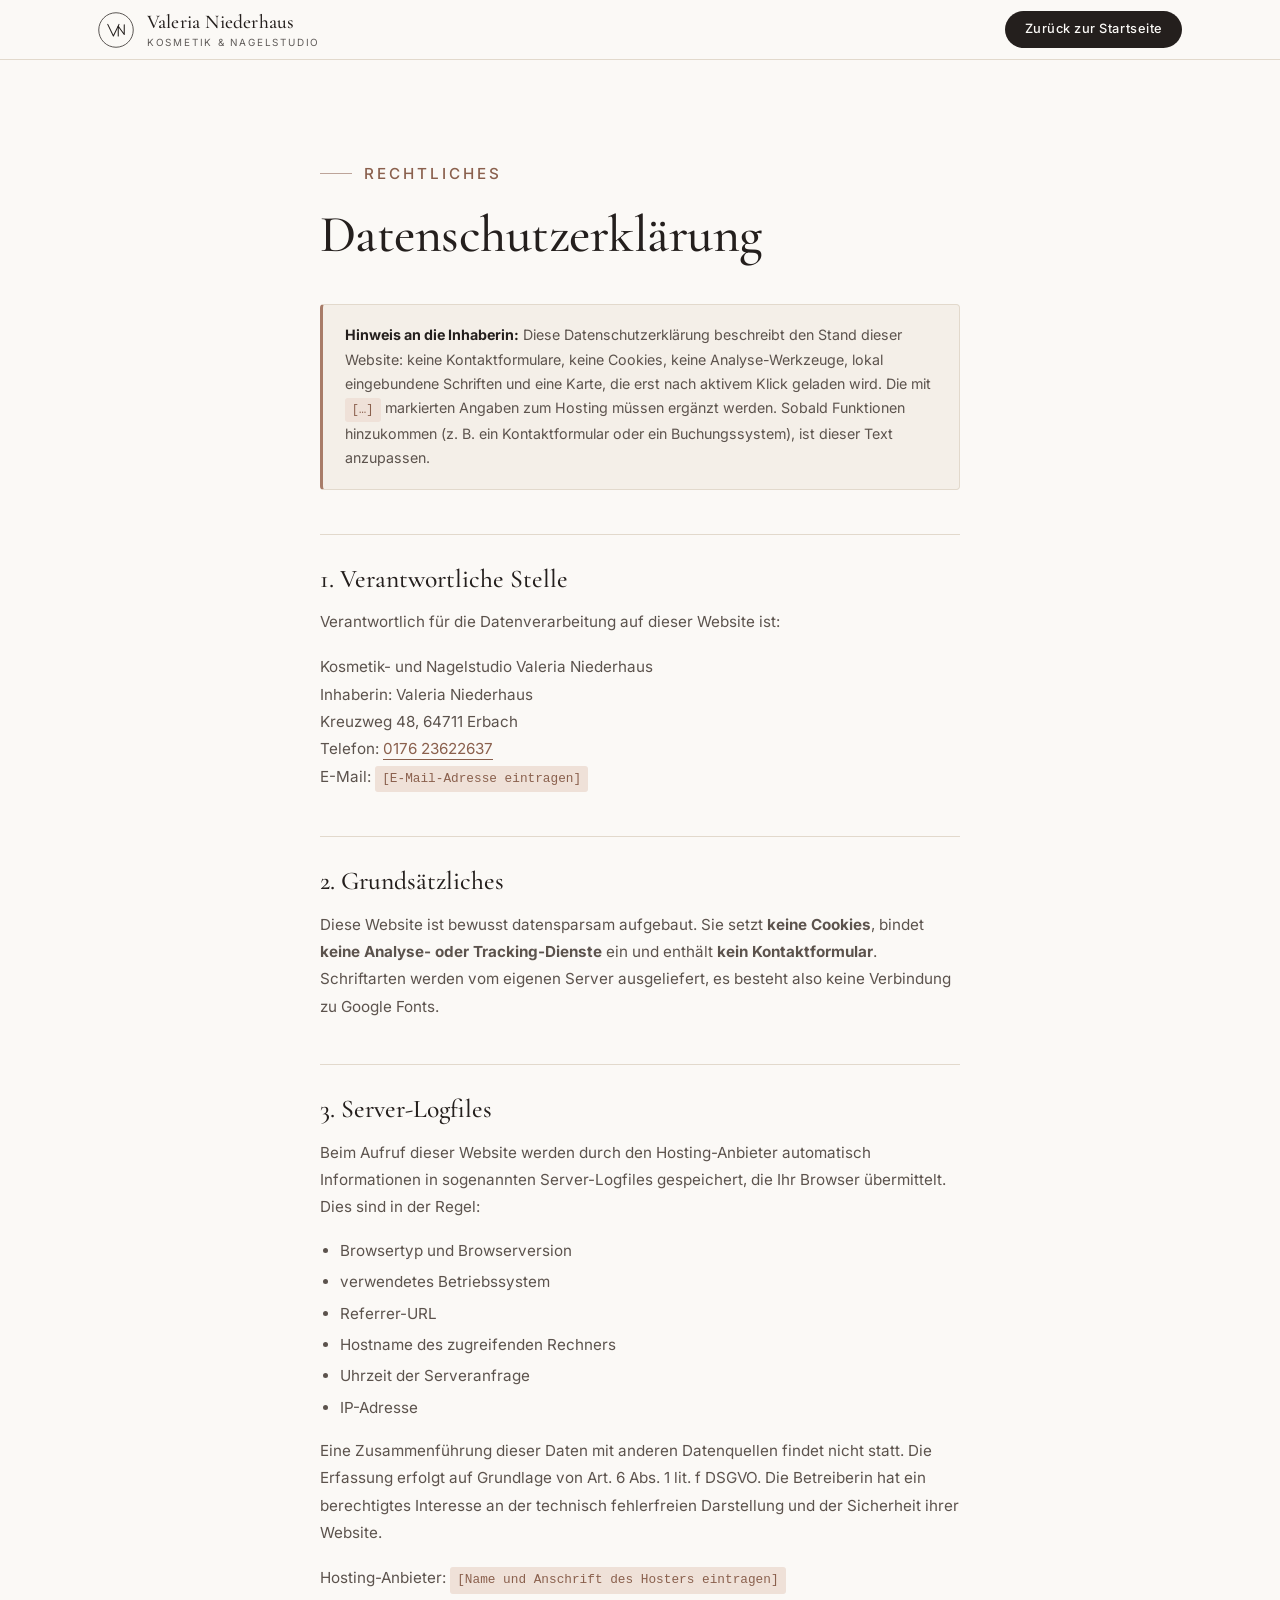
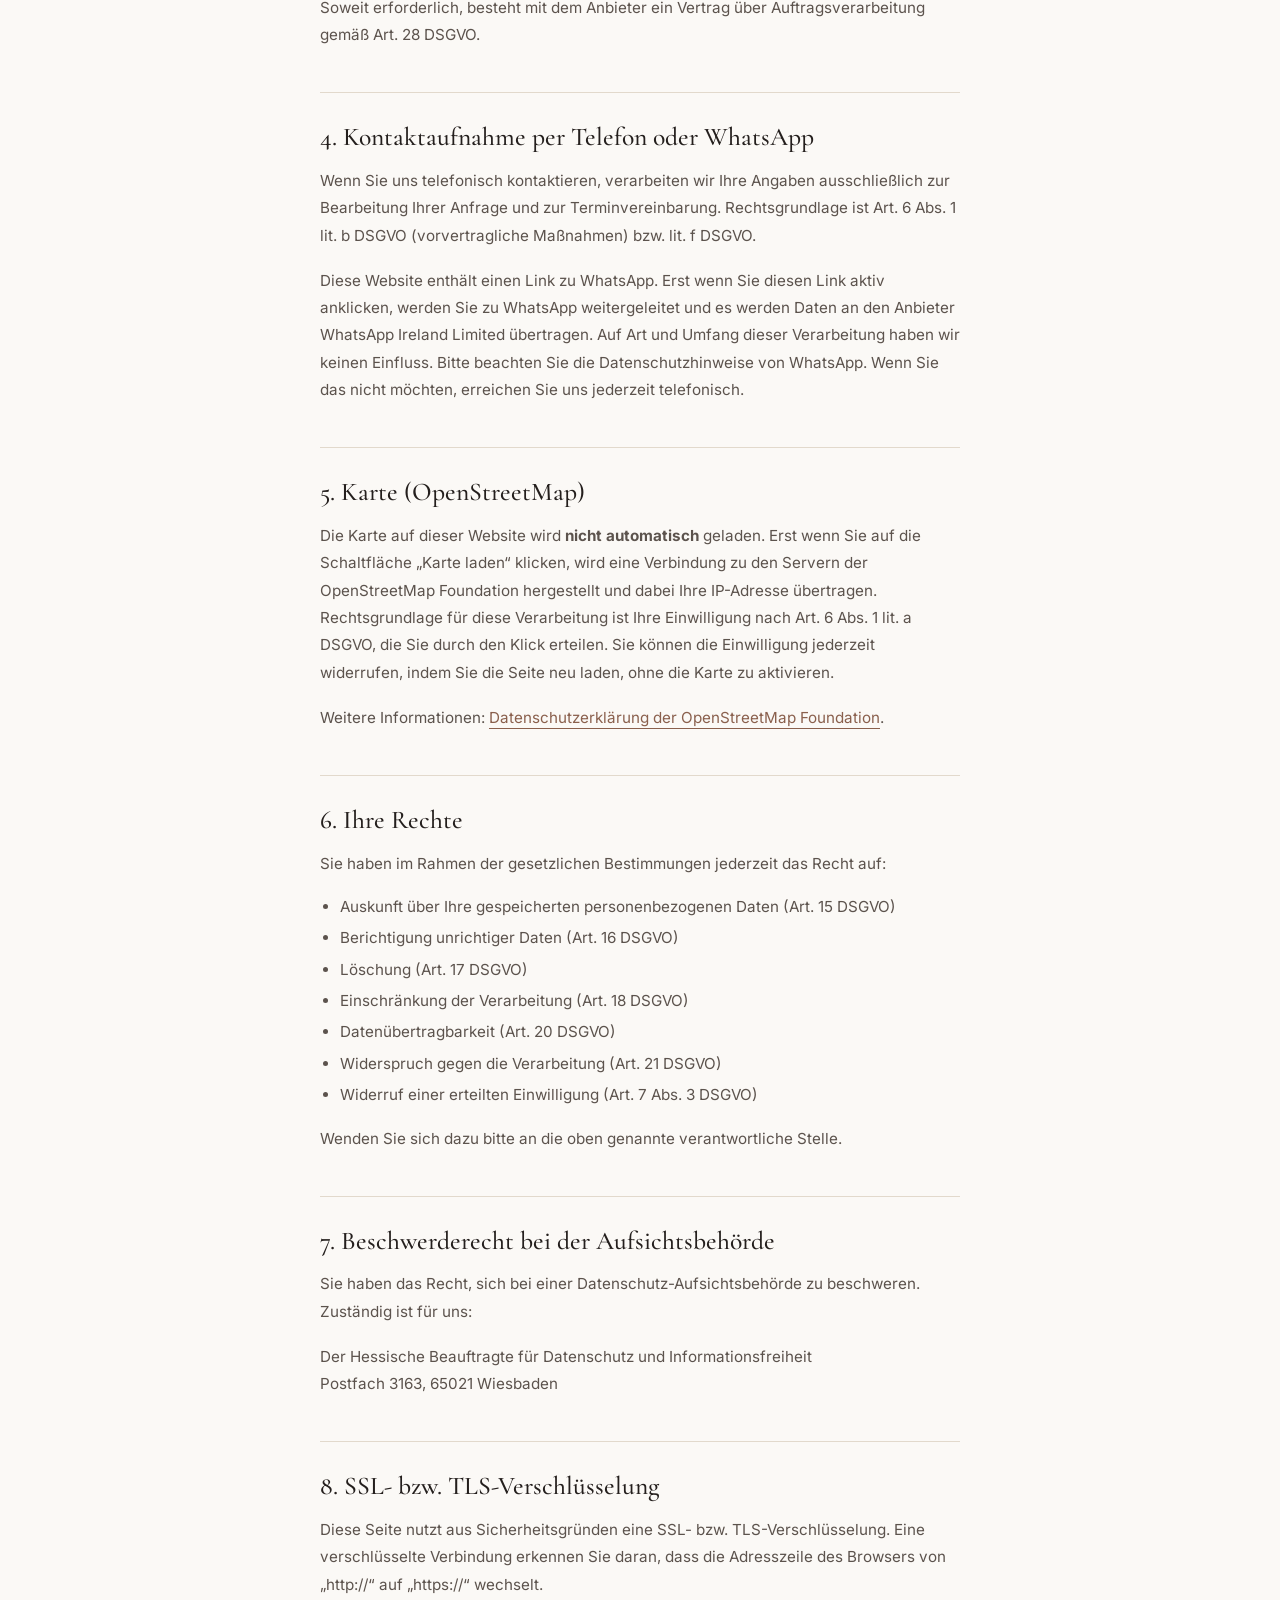
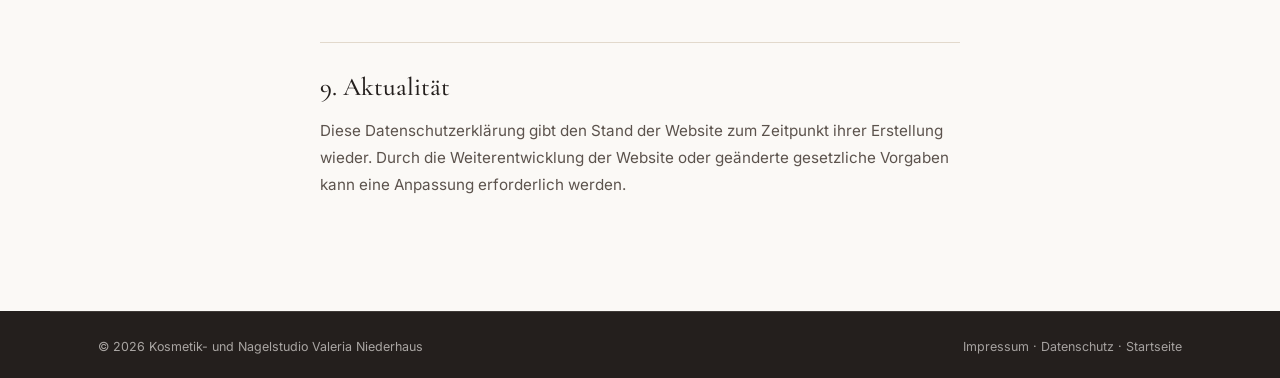
==== datenschutz.html @ 8eb743ac "Website für Kosmetik- & Nagelstudio Valeria Niederhaus Statische Website ohne Build-Schritt und ohne" ====
<!DOCTYPE html>
<html lang="de">
<head>
<meta charset="utf-8">
<meta name="viewport" content="width=device-width, initial-scale=1">
<title>Datenschutzerklärung | Kosmetik- &amp; Nagelstudio Valeria Niederhaus</title>
<meta name="description" content="Informationen zur Verarbeitung personenbezogener Daten auf der Website des Kosmetik- und Nagelstudios Valeria Niederhaus.">
<meta name="robots" content="noindex, follow">
<meta name="theme-color" content="#FBF9F6">
<link rel="icon" href="assets/img/favicon.svg" type="image/svg+xml">
<link rel="stylesheet" href="assets/css/style.css">
<link rel="stylesheet" href="assets/css/legal.css">
</head>
<body class="legal-page">
<a class="skip-link" href="#main">Zum Inhalt springen</a>

<header class="site-header is-solid">
  <div class="wrap header-inner">
    <a class="brand" href="index.html" aria-label="Zur Startseite">
      <svg class="brand-mark" viewBox="0 0 48 48" aria-hidden="true">
        <circle cx="24" cy="24" r="23" fill="none" stroke="currentColor" stroke-width="1"/>
        <path d="M13 16.5 L20.5 32 L28 16.5" fill="none" stroke="currentColor" stroke-width="1.4" stroke-linecap="round" stroke-linejoin="round"/>
        <path d="M27 32 V19 L35 30 V17" fill="none" stroke="currentColor" stroke-width="1.4" stroke-linecap="round" stroke-linejoin="round"/>
      </svg>
      <span class="brand-text">
        <span class="brand-name">Valeria Niederhaus</span>
        <span class="brand-sub">Kosmetik &amp; Nagelstudio</span>
      </span>
    </a>
    <a class="btn btn-sm btn-primary header-cta" href="index.html">Zurück zur Startseite</a>
  </div>
</header>

<main id="main" class="legal">
  <div class="wrap legal-wrap">
    <p class="eyebrow">Rechtliches</p>
    <h1 class="h2 legal-title">Datenschutzerklärung</h1>
    <div class="legal-alert">
      <strong>Hinweis an die Inhaberin:</strong> Diese Datenschutzerklärung beschreibt
      den Stand dieser Website: keine Kontaktformulare, keine Cookies, keine
      Analyse-Werkzeuge, lokal eingebundene Schriften und eine Karte, die erst nach
      aktivem Klick geladen wird. Die mit <code>[…]</code> markierten Angaben zum
      Hosting müssen ergänzt werden. Sobald Funktionen hinzukommen (z. B. ein
      Kontaktformular oder ein Buchungssystem), ist dieser Text anzupassen.
    </div>

    <h2>1. Verantwortliche Stelle</h2>
    <p>
      Verantwortlich für die Datenverarbeitung auf dieser Website ist:
    </p>
    <p>
      Kosmetik- und Nagelstudio Valeria Niederhaus<br>
      Inhaberin: Valeria Niederhaus<br>
      Kreuzweg 48, 64711 Erbach<br>
      Telefon: <a href="tel:+4917623622637">0176 23622637</a><br>
      E-Mail: <code>[E-Mail-Adresse eintragen]</code>
    </p>

    <h2>2. Grundsätzliches</h2>
    <p>
      Diese Website ist bewusst datensparsam aufgebaut. Sie setzt <strong>keine
      Cookies</strong>, bindet <strong>keine Analyse- oder Tracking-Dienste</strong> ein
      und enthält <strong>kein Kontaktformular</strong>. Schriftarten werden vom eigenen
      Server ausgeliefert, es besteht also keine Verbindung zu Google Fonts.
    </p>

    <h2>3. Server-Logfiles</h2>
    <p>
      Beim Aufruf dieser Website werden durch den Hosting-Anbieter automatisch
      Informationen in sogenannten Server-Logfiles gespeichert, die Ihr Browser
      übermittelt. Dies sind in der Regel:
    </p>
    <ul>
      <li>Browsertyp und Browserversion</li>
      <li>verwendetes Betriebssystem</li>
      <li>Referrer-URL</li>
      <li>Hostname des zugreifenden Rechners</li>
      <li>Uhrzeit der Serveranfrage</li>
      <li>IP-Adresse</li>
    </ul>
    <p>
      Eine Zusammenführung dieser Daten mit anderen Datenquellen findet nicht statt.
      Die Erfassung erfolgt auf Grundlage von Art. 6 Abs. 1 lit. f DSGVO. Die
      Betreiberin hat ein berechtigtes Interesse an der technisch fehlerfreien
      Darstellung und der Sicherheit ihrer Website.
    </p>
    <p>
      Hosting-Anbieter: <code>[Name und Anschrift des Hosters eintragen]</code><br>
      Soweit erforderlich, besteht mit dem Anbieter ein Vertrag über Auftragsverarbeitung
      gemäß Art. 28 DSGVO.
    </p>

    <h2>4. Kontaktaufnahme per Telefon oder WhatsApp</h2>
    <p>
      Wenn Sie uns telefonisch kontaktieren, verarbeiten wir Ihre Angaben ausschließlich
      zur Bearbeitung Ihrer Anfrage und zur Terminvereinbarung. Rechtsgrundlage ist
      Art. 6 Abs. 1 lit. b DSGVO (vorvertragliche Maßnahmen) bzw. lit. f DSGVO.
    </p>
    <p>
      Diese Website enthält einen Link zu WhatsApp. Erst wenn Sie diesen Link aktiv
      anklicken, werden Sie zu WhatsApp weitergeleitet und es werden Daten an den
      Anbieter WhatsApp Ireland Limited übertragen. Auf Art und Umfang dieser
      Verarbeitung haben wir keinen Einfluss. Bitte beachten Sie die
      Datenschutzhinweise von WhatsApp. Wenn Sie das nicht möchten, erreichen Sie uns
      jederzeit telefonisch.
    </p>

    <h2>5. Karte (OpenStreetMap)</h2>
    <p>
      Die Karte auf dieser Website wird <strong>nicht automatisch</strong> geladen.
      Erst wenn Sie auf die Schaltfläche „Karte laden“ klicken, wird eine Verbindung zu
      den Servern der OpenStreetMap Foundation hergestellt und dabei Ihre IP-Adresse
      übertragen. Rechtsgrundlage für diese Verarbeitung ist Ihre Einwilligung nach
      Art. 6 Abs. 1 lit. a DSGVO, die Sie durch den Klick erteilen. Sie können die
      Einwilligung jederzeit widerrufen, indem Sie die Seite neu laden, ohne die Karte
      zu aktivieren.
    </p>
    <p>
      Weitere Informationen: <a href="https://osmfoundation.org/wiki/Privacy_Policy"
      target="_blank" rel="noopener">Datenschutzerklärung der OpenStreetMap Foundation</a>.
    </p>

    <h2>6. Ihre Rechte</h2>
    <p>Sie haben im Rahmen der gesetzlichen Bestimmungen jederzeit das Recht auf:</p>
    <ul>
      <li>Auskunft über Ihre gespeicherten personenbezogenen Daten (Art. 15 DSGVO)</li>
      <li>Berichtigung unrichtiger Daten (Art. 16 DSGVO)</li>
      <li>Löschung (Art. 17 DSGVO)</li>
      <li>Einschränkung der Verarbeitung (Art. 18 DSGVO)</li>
      <li>Datenübertragbarkeit (Art. 20 DSGVO)</li>
      <li>Widerspruch gegen die Verarbeitung (Art. 21 DSGVO)</li>
      <li>Widerruf einer erteilten Einwilligung (Art. 7 Abs. 3 DSGVO)</li>
    </ul>
    <p>
      Wenden Sie sich dazu bitte an die oben genannte verantwortliche Stelle.
    </p>

    <h2>7. Beschwerderecht bei der Aufsichtsbehörde</h2>
    <p>
      Sie haben das Recht, sich bei einer Datenschutz-Aufsichtsbehörde zu beschweren.
      Zuständig ist für uns:
    </p>
    <p>
      Der Hessische Beauftragte für Datenschutz und Informationsfreiheit<br>
      Postfach 3163, 65021 Wiesbaden
    </p>

    <h2>8. SSL- bzw. TLS-Verschlüsselung</h2>
    <p>
      Diese Seite nutzt aus Sicherheitsgründen eine SSL- bzw. TLS-Verschlüsselung. Eine
      verschlüsselte Verbindung erkennen Sie daran, dass die Adresszeile des Browsers
      von „http://“ auf „https://“ wechselt.
    </p>

    <h2>9. Aktualität</h2>
    <p>
      Diese Datenschutzerklärung gibt den Stand der Website zum Zeitpunkt ihrer
      Erstellung wieder. Durch die Weiterentwicklung der Website oder geänderte
      gesetzliche Vorgaben kann eine Anpassung erforderlich werden.
    </p>
  </div>
</main>

<footer class="site-footer">
  <div class="wrap footer-base">
    <p>© <span id="year">2026</span> Kosmetik- und Nagelstudio Valeria Niederhaus</p>
    <p><a href="impressum.html">Impressum</a> · <a href="datenschutz.html">Datenschutz</a> · <a href="index.html">Startseite</a></p>
  </div>
</footer>
<script>document.getElementById('year').textContent = new Date().getFullYear();</script>
</body>
</html>
---- assets/css/style.css ----
/* ==========================================================================
   Kosmetik- & Nagelstudio Valeria Niederhaus
   Stylesheet – handgeschrieben, kein Framework, kein Build-Schritt.
   ========================================================================== */

/* ---------- Schriften (lokal gehostet, keine Google-Fonts-Verbindung) ----- */
@font-face {
  font-family: 'Cormorant Garamond';
  src: url('../fonts/cormorant-garamond-latin.woff2') format('woff2');
  font-weight: 300 700;
  font-style: normal;
  font-display: swap;
  unicode-range: U+0000-00FF, U+0131, U+0152-0153, U+02BB-02BC, U+2000-206F, U+2122, U+2191, U+2193, U+2212;
}
@font-face {
  font-family: 'Cormorant Garamond';
  src: url('../fonts/cormorant-garamond-latin-italic.woff2') format('woff2');
  font-weight: 300 700;
  font-style: italic;
  font-display: swap;
  unicode-range: U+0000-00FF, U+0131, U+0152-0153, U+02BB-02BC, U+2000-206F, U+2122, U+2191, U+2193, U+2212;
}
@font-face {
  font-family: 'Inter';
  src: url('../fonts/inter-latin.woff2') format('woff2');
  font-weight: 100 900;
  font-style: normal;
  font-display: swap;
  unicode-range: U+0000-00FF, U+0131, U+0152-0153, U+02BB-02BC, U+2000-206F, U+2122, U+2191, U+2193, U+2212;
}

/* ---------- Design-Tokens ------------------------------------------------ */
:root {
  /* Farben */
  --porcelain:  #FBF9F6;
  --sand:       #F4EFE8;
  --linen:      #EAE2D7;
  --line:       #E2D9CC;
  --ink:        #241F1D;
  --ink-2:      #5C534D;
  --ink-3:      #756A63;
  --accent:     #A87C68;
  --accent-ink: #8A604D;
  --accent-soft:#EFE1D8;
  --white:      #FFFFFF;

  /* Typografie */
  --serif: 'Cormorant Garamond', 'Iowan Old Style', Georgia, 'Times New Roman', serif;
  --sans:  'Inter', -apple-system, BlinkMacSystemFont, 'Segoe UI', Roboto, Helvetica, Arial, sans-serif;

  /* Maße */
  --wrap: 1180px;
  --gut: clamp(1.25rem, 5vw, 3rem);
  --section-y: clamp(4.5rem, 10vw, 8.5rem);
  --radius: 4px;

  /* Bewegung */
  --ease: cubic-bezier(.22, .61, .36, 1);
}

/* ---------- Reset -------------------------------------------------------- */
*, *::before, *::after { box-sizing: border-box; }
html { -webkit-text-size-adjust: 100%; scroll-behavior: smooth; }
@media (prefers-reduced-motion: reduce) { html { scroll-behavior: auto; } }

body {
  margin: 0;
  background: var(--porcelain);
  color: var(--ink);
  font-family: var(--sans);
  font-size: 1rem;
  line-height: 1.7;
  font-feature-settings: 'kern' 1, 'liga' 1;
  -webkit-font-smoothing: antialiased;
  overflow-x: hidden;
}

img, svg, picture { display: block; max-width: 100%; }
img { height: auto; }
h1, h2, h3, h4, p, figure, blockquote, dl, dd { margin: 0; }
ul, ol { margin: 0; padding: 0; list-style: none; }
a { color: inherit; text-decoration: none; }
button { font: inherit; color: inherit; background: none; border: 0; cursor: pointer; }
table { border-collapse: collapse; width: 100%; }
address { font-style: normal; }

:focus-visible {
  outline: 2px solid var(--accent-ink);
  outline-offset: 3px;
  border-radius: 2px;
}

.visually-hidden {
  position: absolute; width: 1px; height: 1px;
  padding: 0; margin: -1px; overflow: hidden;
  clip: rect(0 0 0 0); white-space: nowrap; border: 0;
}

.skip-link {
  position: absolute; left: 50%; top: 0;
  transform: translate(-50%, -120%);
  z-index: 200; padding: .75rem 1.25rem;
  background: var(--ink); color: var(--porcelain);
  font-size: .82rem; letter-spacing: .06em;
  border-radius: 0 0 var(--radius) var(--radius);
  transition: transform .2s var(--ease);
}
.skip-link:focus { transform: translate(-50%, 0); }

/* ---------- Typografie --------------------------------------------------- */
.h2 {
  font-family: var(--serif);
  font-weight: 500;
  font-size: clamp(2rem, 4.6vw, 3.25rem);
  line-height: 1.12;
  letter-spacing: -.01em;
  text-wrap: balance;
}
.h3 {
  font-family: var(--serif);
  font-weight: 500;
  font-size: clamp(1.5rem, 2.6vw, 1.95rem);
  line-height: 1.2;
  letter-spacing: -.005em;
}

.eyebrow {
  display: flex;
  align-items: center;
  gap: .75rem;
  margin-bottom: 1.15rem;
  font-size: .72rem;
  font-weight: 500;
  letter-spacing: .2em;
  text-transform: uppercase;
  color: var(--accent-ink);
}
.eyebrow::before {
  content: '';
  width: 2rem; height: 1px;
  background: currentColor;
  opacity: .55;
  flex: none;
}
.eyebrow-light { color: var(--accent-soft); }

.lead {
  font-size: clamp(1.06rem, 1.7vw, 1.2rem);
  line-height: 1.65;
  color: var(--ink);
}
p { color: var(--ink-2); }
p + p { margin-top: 1.1rem; }

.stars {
  color: var(--accent);
  letter-spacing: .14em;
  font-size: .95rem;
}

/* ---------- Layout ------------------------------------------------------- */
.wrap {
  width: min(var(--wrap), 100%);
  margin-inline: auto;
  padding-inline: var(--gut);
}
.section { padding-block: var(--section-y); }
.section-alt { background: var(--sand); }

.section-head { max-width: 46rem; margin-bottom: clamp(2.75rem, 6vw, 4.5rem); }
.section-head-center { margin-inline: auto; text-align: center; }
.section-head-center .eyebrow { justify-content: center; }
.section-head-center .eyebrow::after {
  content: ''; width: 2rem; height: 1px; background: currentColor; opacity: .55;
}
.section-intro-text { margin-top: 1.1rem; font-size: 1.02rem; }

/* ---------- Buttons ------------------------------------------------------ */
.btn {
  display: inline-flex;
  align-items: center;
  justify-content: center;
  gap: .6rem;
  padding: .95rem 1.7rem;
  border: 1px solid transparent;
  border-radius: 100px;
  font-size: .88rem;
  font-weight: 500;
  letter-spacing: .04em;
  line-height: 1;
  white-space: nowrap;
  cursor: pointer;
  transition: background-color .25s var(--ease), color .25s var(--ease),
              border-color .25s var(--ease), transform .25s var(--ease);
}
.btn:hover { transform: translateY(-2px); }
.btn:active { transform: translateY(0); }
.btn-sm { padding: .68rem 1.15rem; font-size: .8rem; }
.ico { width: 1.05em; height: 1.05em; flex: none; }

.btn-primary { background: var(--ink); color: var(--porcelain); }
.btn-primary:hover { background: var(--accent-ink); }

.btn-outline { border-color: var(--line); color: var(--ink); background: transparent; }
.btn-outline:hover { border-color: var(--ink); background: var(--white); }

.btn-ghost {
  border-color: rgba(255,255,255,.5);
  color: #fff;
  background: rgba(255,255,255,.07);
  backdrop-filter: blur(6px);
}
.btn-ghost:hover { background: rgba(255,255,255,.95); color: var(--ink); border-color: transparent; }

.link-arrow {
  display: inline-flex; align-items: center; gap: .45rem;
  margin-top: 1rem;
  font-size: .86rem; font-weight: 500;
  color: var(--accent-ink);
  border-bottom: 1px solid currentColor;
  padding-bottom: 2px;
  transition: gap .25s var(--ease);
}
.link-arrow::after { content: '→'; transition: transform .25s var(--ease); }
.link-arrow:hover { gap: .7rem; }

/* ---------- Header ------------------------------------------------------- */
.site-header {
  position: fixed;
  inset: 0 0 auto 0;
  z-index: 100;
  padding-block: 1.1rem;
  transition: background-color .35s var(--ease), padding .35s var(--ease),
              box-shadow .35s var(--ease), border-color .35s var(--ease);
  border-bottom: 1px solid transparent;
  color: #fff;
}
.site-header.is-solid {
  background: rgba(251,249,246,.93);
  backdrop-filter: saturate(160%) blur(12px);
  border-bottom-color: var(--line);
  padding-block: .7rem;
  color: var(--ink);
}
.header-inner {
  display: flex;
  align-items: center;
  gap: 1.5rem;
}
.brand { display: flex; align-items: center; gap: .8rem; margin-right: auto; }
.brand-mark { width: 40px; height: 40px; flex: none; transition: width .35s var(--ease), height .35s var(--ease); }
.is-solid .brand-mark { width: 36px; height: 36px; }
.brand-text { display: flex; flex-direction: column; line-height: 1.15; }
.brand-name { font-family: var(--serif); font-size: 1.22rem; font-weight: 500; letter-spacing: .01em; }
.brand-sub {
  font-size: .62rem; letter-spacing: .18em; text-transform: uppercase;
  opacity: .72; margin-top: .18rem;
}

.nav ul { display: flex; gap: 2rem; }
.nav a {
  position: relative;
  font-size: .86rem;
  font-weight: 450;
  letter-spacing: .02em;
  padding-block: .3rem;
}
.nav a::after {
  content: '';
  position: absolute; left: 0; bottom: 0;
  width: 100%; height: 1px;
  background: currentColor;
  transform: scaleX(0);
  transform-origin: right;
  transition: transform .3s var(--ease);
}
.nav a:hover::after, .nav a.is-active::after { transform: scaleX(1); transform-origin: left; }

.site-header .header-cta { border: 1px solid rgba(255,255,255,.55); background: rgba(255,255,255,.08); color: #fff; }
.site-header .header-cta:hover { background: #fff; color: var(--ink); border-color: transparent; }
.site-header.is-solid .header-cta { background: var(--ink); color: var(--porcelain); border-color: transparent; }
.site-header.is-solid .header-cta:hover { background: var(--accent-ink); }

.nav-toggle {
  display: none;
  width: 44px; height: 44px;
  flex-direction: column; justify-content: center; align-items: center; gap: 5px;
  margin-right: -10px;
}
.nav-toggle span {
  display: block; width: 22px; height: 1.5px;
  background: currentColor;
  transition: transform .3s var(--ease), opacity .2s var(--ease);
}
.nav-toggle[aria-expanded="true"] span:nth-child(1) { transform: translateY(6.5px) rotate(45deg); }
.nav-toggle[aria-expanded="true"] span:nth-child(2) { opacity: 0; }
.nav-toggle[aria-expanded="true"] span:nth-child(3) { transform: translateY(-6.5px) rotate(-45deg); }

/* ---------- Hero --------------------------------------------------------- */
.hero {
  position: relative;
  min-height: min(100svh, 860px);
  display: flex;
  align-items: flex-end;
  padding-block: 9rem clamp(3.5rem, 8vw, 6rem);
  overflow: hidden;
  isolation: isolate;
}
.hero-media { position: absolute; inset: 0; z-index: -2; }
.hero-media img { width: 100%; height: 100%; object-fit: cover; object-position: 34% 38%; }
.hero-scrim {
  position: absolute; inset: 0; z-index: -1;
  background:
    linear-gradient(to top, rgba(26,20,17,.86) 0%, rgba(26,20,17,.5) 42%, rgba(26,20,17,.22) 72%, rgba(26,20,17,.45) 100%),
    linear-gradient(to right, rgba(40,30,24,.42), rgba(40,30,24,0) 62%);
}
.hero-inner { position: relative; color: #fff; }
.hero-title {
  font-family: var(--serif);
  font-weight: 400;
  font-size: clamp(2.6rem, 7.2vw, 5.15rem);
  line-height: 1.04;
  letter-spacing: -.015em;
  max-width: 19ch;
  text-wrap: balance;
}
.hero-title em { font-style: italic; color: #F0DCCE; }
.hero-lead {
  margin-top: 1.5rem;
  max-width: 42ch;
  font-size: clamp(1rem, 1.8vw, 1.14rem);
  line-height: 1.65;
  color: rgba(255,255,255,.88);
}
.hero-actions { display: flex; flex-wrap: wrap; gap: .8rem; margin-top: 2.25rem; }
.hero-actions .btn-primary { background: var(--porcelain); color: var(--ink); }
.hero-actions .btn-primary:hover { background: var(--accent-soft); }

.hero-rating {
  display: flex; align-items: center; flex-wrap: wrap; gap: .7rem;
  margin-top: 2.5rem;
  padding-top: 1.5rem;
  border-top: 1px solid rgba(255,255,255,.22);
  max-width: 24rem;
  font-size: .85rem;
  color: rgba(255,255,255,.8);
}
.hero-rating strong { color: #fff; font-weight: 600; }
.hero-rating .stars { color: #E8C9B4; }

.hero-status {
  position: absolute;
  right: var(--gut); bottom: clamp(3.5rem, 8vw, 6rem);
  display: inline-flex; align-items: center; gap: .55rem;
  padding: .6rem 1.05rem;
  border-radius: 100px;
  background: rgba(255,255,255,.12);
  border: 1px solid rgba(255,255,255,.28);
  backdrop-filter: blur(8px);
  color: #fff;
  font-size: .78rem;
  letter-spacing: .03em;
}
.hero-status .dot {
  width: 7px; height: 7px; border-radius: 50%;
  background: #8FBF8F; flex: none;
  box-shadow: 0 0 0 3px rgba(143,191,143,.26);
}
.hero-status.is-closed .dot { background: #D3A08C; box-shadow: 0 0 0 3px rgba(211,160,140,.24); }

/* ---------- Intro + Kennzahlen ------------------------------------------- */
.grid-intro {
  display: grid;
  grid-template-columns: minmax(0, .85fr) minmax(0, 1.15fr);
  gap: clamp(2rem, 6vw, 5rem);
  align-items: start;
}
.intro-body { padding-top: .4rem; }

.stats {
  display: grid;
  grid-template-columns: repeat(4, 1fr);
  gap: 1px;
  margin-top: clamp(3rem, 7vw, 5rem);
  background: var(--line);
  border-block: 1px solid var(--line);
}
.stat { background: var(--porcelain); padding: 1.75rem 1.5rem; }
.stat dt {
  font-size: .68rem; letter-spacing: .17em; text-transform: uppercase;
  color: var(--ink-3); margin-bottom: .55rem;
}
.stat dd { font-size: .86rem; color: var(--ink-2); }
.stat-num {
  display: block;
  font-family: var(--serif);
  font-size: clamp(2.1rem, 3.6vw, 2.9rem);
  font-weight: 500;
  line-height: 1.05;
  color: var(--ink);
  margin-bottom: .15rem;
  font-variant-numeric: lining-nums;
  font-feature-settings: 'lnum' 1;
}

/* ---------- Leistungen --------------------------------------------------- */
.services { display: grid; gap: clamp(3rem, 7vw, 5.5rem); }
.service {
  display: grid;
  grid-template-columns: minmax(0, 1fr) minmax(0, 1fr);
  gap: clamp(1.75rem, 5vw, 4rem);
  align-items: center;
}
.service-flip .service-media { order: 2; }

.service-media { position: relative; overflow: hidden; border-radius: var(--radius); }
.service-media img {
  width: 100%;
  aspect-ratio: 4 / 3;
  object-fit: cover;
  transition: transform 1.1s var(--ease);
}
.service:hover .service-media img { transform: scale(1.035); }

.service-num {
  font-family: var(--serif);
  font-variant-numeric: lining-nums;
  font-feature-settings: 'lnum' 1;
  font-size: 1.05rem;
  letter-spacing: .1em;
  color: var(--accent);
  margin-bottom: .85rem;
}
.service-body .h3 + p { margin-top: .9rem; }

.tags { display: flex; flex-wrap: wrap; gap: .45rem; margin-top: 1.4rem; }
.tags li {
  padding: .38rem .8rem;
  border: 1px solid var(--line);
  border-radius: 100px;
  font-size: .76rem;
  letter-spacing: .02em;
  color: var(--ink-2);
  background: var(--porcelain);
}

.service-note {
  display: flex; flex-wrap: wrap; align-items: center; justify-content: space-between;
  gap: 1.5rem;
  margin-top: clamp(3rem, 7vw, 5rem);
  padding: clamp(1.75rem, 4vw, 2.5rem);
  border: 1px solid var(--line);
  border-radius: var(--radius);
  background: var(--porcelain);
}
.service-note p { max-width: 46ch; margin: 0; font-size: 1.02rem; color: var(--ink); }

/* ---------- Studio ------------------------------------------------------- */
.grid-studio {
  display: grid;
  grid-template-columns: minmax(0, 1fr) minmax(0, 1fr);
  gap: clamp(2rem, 6vw, 5rem);
  align-items: center;
}
.studio-media { position: relative; }
.arch {
  overflow: hidden;
  border-radius: 50vw 50vw var(--radius) var(--radius) / 34% 34% var(--radius) var(--radius);
}
.arch img { width: 100%; aspect-ratio: 4 / 5; object-fit: cover; object-position: 50% 42%; }
.studio-media-2 {
  position: absolute;
  right: -1.25rem; bottom: -2rem;
  width: 46%;
  border: 8px solid var(--porcelain);
  border-radius: var(--radius);
  overflow: hidden;
  box-shadow: 0 18px 40px -22px rgba(36,31,29,.45);
}
.studio-media-2 img { width: 100%; aspect-ratio: 4 / 3; object-fit: cover; }

.studio-body .h2 { margin-bottom: 1.3rem; }

.pull-quote {
  margin-top: 2.25rem;
  padding-left: 1.5rem;
  border-left: 2px solid var(--accent-soft);
}
.pull-quote p {
  font-family: var(--serif);
  font-style: italic;
  font-size: clamp(1.35rem, 2.6vw, 1.75rem);
  line-height: 1.32;
  color: var(--ink);
}
.pull-quote cite {
  display: block;
  margin-top: .85rem;
  font-family: var(--sans);
  font-style: normal;
  font-size: .76rem;
  letter-spacing: .13em;
  text-transform: uppercase;
  color: var(--ink-3);
}

/* ---------- Stimmen ------------------------------------------------------ */
.quotes {
  display: grid;
  grid-template-columns: repeat(auto-fit, minmax(17rem, 1fr));
  gap: 1.25rem;
}
.quote {
  display: flex;
  flex-direction: column;
  padding: clamp(1.6rem, 3vw, 2.1rem);
  background: var(--porcelain);
  border: 1px solid var(--line);
  border-radius: var(--radius);
  transition: transform .4s var(--ease), box-shadow .4s var(--ease);
}
.quote:hover { transform: translateY(-4px); box-shadow: 0 16px 34px -24px rgba(36,31,29,.4); }
.quote blockquote { margin-top: 1rem; flex: 1; }
.quote blockquote p {
  font-size: .95rem;
  line-height: 1.68;
  color: var(--ink-2);
}
.quote blockquote p::before { content: '„'; }
.quote blockquote p::after { content: '“'; }
.quote figcaption {
  margin-top: 1.4rem;
  padding-top: 1rem;
  border-top: 1px solid var(--line);
  font-size: .78rem;
  font-weight: 500;
  letter-spacing: .04em;
  color: var(--ink);
}
.quote figcaption span { font-weight: 400; color: var(--ink-3); }

/* ---------- Gut zu wissen ------------------------------------------------ */
.section-facts { background: var(--porcelain); }
.facts {
  display: grid;
  grid-template-columns: repeat(3, 1fr);
  gap: 1px;
  background: var(--line);
  border: 1px solid var(--line);
  border-radius: var(--radius);
  overflow: hidden;
}
.facts li {
  display: flex;
  gap: 1.1rem;
  padding: clamp(1.4rem, 3vw, 1.9rem);
  background: var(--porcelain);
}
.facts svg { width: 26px; height: 26px; flex: none; color: var(--accent); margin-top: .1rem; }
.facts h3 {
  font-size: .92rem;
  font-weight: 600;
  letter-spacing: .01em;
  margin-bottom: .3rem;
}
.facts p { font-size: .87rem; line-height: 1.6; margin: 0; }

/* ---------- Kontakt ------------------------------------------------------ */
.section-contact { background: var(--sand); }
.grid-contact {
  display: grid;
  grid-template-columns: minmax(0, 1fr) minmax(0, 1fr);
  gap: clamp(2.25rem, 6vw, 4.5rem);
  align-items: start;
}
.contact-lead { margin-top: 1.1rem; max-width: 40ch; }
.contact-actions { display: flex; flex-wrap: wrap; gap: .7rem; margin-top: 1.85rem; }

.contact-block { margin-top: 2.5rem; padding-top: 2.5rem; border-top: 1px solid var(--line); }
.contact-h {
  font-size: .7rem;
  font-weight: 500;
  letter-spacing: .19em;
  text-transform: uppercase;
  color: var(--ink-3);
  margin-bottom: .9rem;
}
.contact-block address { line-height: 1.85; color: var(--ink-2); }

.hours th, .hours td {
  padding: .52rem 0;
  border-bottom: 1px solid var(--line);
  font-size: .9rem;
  font-weight: 400;
  text-align: left;
}
.hours th { color: var(--ink); }
.hours td { text-align: right; color: var(--ink-2); font-variant-numeric: tabular-nums; }
.hours tr:last-child th, .hours tr:last-child td { border-bottom: 0; }
.hours .closed { color: var(--ink-3); }
.hours tr.is-today th, .hours tr.is-today td { color: var(--accent-ink); font-weight: 500; }
.hours-note { margin-top: 1rem; font-size: .84rem; line-height: 1.6; color: var(--ink-3); }

.map-card {
  position: sticky;
  top: 6rem;
  border: 1px solid var(--line);
  border-radius: var(--radius);
  overflow: hidden;
  background: var(--porcelain);
  min-height: 28rem;
  display: flex;
}
.map-placeholder {
  display: flex;
  flex-direction: column;
  align-items: center;
  justify-content: center;
  text-align: center;
  gap: .6rem;
  flex: 1;
  padding: 2.5rem 1.75rem;
  background:
    radial-gradient(circle at 30% 25%, rgba(168,124,104,.09), transparent 55%),
    repeating-linear-gradient(45deg, var(--porcelain) 0 14px, var(--sand) 14px 28px);
}
.map-pin { width: 34px; height: 34px; color: var(--accent); }
.map-title {
  font-family: var(--serif);
  font-size: 1.3rem;
  color: var(--ink);
  font-variant-numeric: lining-nums;
  font-feature-settings: 'lnum' 1;
}
.map-hint { font-size: .8rem; line-height: 1.6; max-width: 30ch; color: var(--ink-3); }
.map-placeholder .btn { margin-top: .5rem; background: var(--porcelain); }
.map-card iframe { width: 100%; min-height: 28rem; border: 0; display: block; }

/* ---------- Footer ------------------------------------------------------- */
.site-footer {
  background: var(--ink);
  color: rgba(251,249,246,.72);
  padding-top: clamp(3.5rem, 8vw, 5.5rem);
  font-size: .89rem;
}
.footer-inner {
  display: grid;
  grid-template-columns: 1.4fr repeat(3, 1fr);
  gap: 2.5rem;
  padding-bottom: clamp(2.5rem, 6vw, 4rem);
}
.footer-brand .brand-mark { width: 44px; height: 44px; color: var(--accent); margin-bottom: 1.1rem; }
.footer-name {
  font-family: var(--serif);
  font-size: 1.3rem;
  line-height: 1.3;
  color: var(--porcelain);
}
.footer-h {
  font-size: .68rem;
  font-weight: 500;
  letter-spacing: .19em;
  text-transform: uppercase;
  color: rgba(251,249,246,.62);
  margin-bottom: 1rem;
}
.footer-col address, .footer-col li { line-height: 1.9; }
.footer-col a { transition: color .2s var(--ease); }
.footer-col a:hover { color: var(--porcelain); text-decoration: underline; text-underline-offset: 3px; }

.footer-base {
  display: flex;
  flex-wrap: wrap;
  justify-content: space-between;
  gap: .5rem;
  padding-block: 1.5rem;
  border-top: 1px solid rgba(251,249,246,.12);
  font-size: .78rem;
  color: rgba(251,249,246,.62);
}
.footer-base p { color: inherit; margin: 0; }

/* ---------- Mobile Aktionsleiste ----------------------------------------- */
.action-bar {
  position: fixed;
  inset: auto 0 0 0;
  z-index: 90;
  display: none;
  background: rgba(251,249,246,.96);
  backdrop-filter: blur(12px);
  border-top: 1px solid var(--line);
  padding-bottom: env(safe-area-inset-bottom);
}
.action-bar a {
  flex: 1;
  display: flex;
  align-items: center;
  justify-content: center;
  gap: .5rem;
  padding: .95rem .5rem;
  font-size: .84rem;
  font-weight: 500;
  letter-spacing: .02em;
}
.action-bar a:first-child { border-right: 1px solid var(--line); }
.action-bar svg { width: 17px; height: 17px; color: var(--accent); }

/* ---------- Reveal-Animation --------------------------------------------- */
.js .reveal {
  opacity: 0;
  transform: translateY(18px);
  transition: opacity .8s var(--ease), transform .8s var(--ease);
}
.js .reveal.is-visible { opacity: 1; transform: none; }

@media (prefers-reduced-motion: reduce) {
  .js .reveal { opacity: 1; transform: none; transition: none; }
  *, *::before, *::after {
    animation-duration: .001ms !important;
    transition-duration: .001ms !important;
  }
  .btn:hover, .quote:hover { transform: none; }
}

/* ==========================================================================
   Responsive
   ========================================================================== */
@media (max-width: 960px) {
  .grid-intro, .grid-studio, .grid-contact { grid-template-columns: 1fr; }
  .service, .service-flip { grid-template-columns: 1fr; }
  .service-flip .service-media { order: 0; }
  .stats { grid-template-columns: repeat(2, 1fr); }
  .facts { grid-template-columns: repeat(2, 1fr); }
  .map-card { position: static; }
  .footer-inner { grid-template-columns: 1fr 1fr; gap: 2rem 1.5rem; }
  .studio-media { max-width: 30rem; }
  .studio-media-2 { width: 42%; right: -.5rem; }
}

@media (max-width: 820px) {
  .nav {
    position: fixed;
    inset: 0 0 auto 0;
    padding: 5.5rem var(--gut) 2.5rem;
    background: var(--porcelain);
    border-bottom: 1px solid var(--line);
    color: var(--ink);
    transform: translateY(-100%);
    visibility: hidden;
    transition: transform .42s var(--ease), visibility .42s;
    z-index: -1;
    box-shadow: 0 24px 40px -30px rgba(36,31,29,.5);
  }
  .nav.is-open { transform: translateY(0); visibility: visible; }
  .nav ul { flex-direction: column; gap: 0; }
  .nav a {
    display: block;
    padding: 1rem 0;
    border-bottom: 1px solid var(--line);
    font-family: var(--serif);
    font-size: 1.35rem;
  }
  .nav a::after { display: none; }
  .nav-toggle { display: flex; }
  .header-cta { display: none; }
  .action-bar { display: flex; }
  body { padding-bottom: 3.6rem; }
  .hero { min-height: 88svh; }
  .hero-status { display: none; }
}

@media (max-width: 560px) {
  .brand-name { font-size: 1.08rem; }
  .brand-sub { font-size: .57rem; }
  .brand-mark { width: 34px; height: 34px; }
  .stats { grid-template-columns: 1fr; }
  .facts { grid-template-columns: 1fr; }
  .footer-inner { grid-template-columns: 1fr; }
  .hero-actions .btn { flex: 1 1 100%; }
  .service-note { flex-direction: column; align-items: flex-start; }
  .studio-media-2 { position: static; width: 100%; margin-top: 1rem; border-width: 0; box-shadow: none; }
  .quote blockquote p { font-size: .92rem; }
}

@media print {
  .site-header, .action-bar, .hero-media, .hero-scrim, .map-card { display: none !important; }
  body { background: #fff; color: #000; }
  .js .reveal { opacity: 1; transform: none; }
}
---- assets/css/legal.css ----
/* Zusatz-Styles für Impressum & Datenschutzerklärung */

.legal-page { padding-top: 5.5rem; }
.legal { padding-block: clamp(2.5rem, 6vw, 4.5rem) clamp(4rem, 9vw, 7rem); }

.legal-wrap { max-width: 46rem; }
.legal-title { margin-bottom: 2.5rem; }

.legal h2 {
  font-family: var(--serif);
  font-weight: 500;
  font-size: clamp(1.3rem, 2.4vw, 1.6rem);
  line-height: 1.25;
  margin-top: 2.75rem;
  margin-bottom: .85rem;
  padding-top: 1.75rem;
  border-top: 1px solid var(--line);
}
.legal h2:first-of-type { margin-top: 0; }

.legal p { font-size: .95rem; line-height: 1.8; }
.legal ul {
  list-style: disc;
  padding-left: 1.25rem;
  margin: 1rem 0;
  color: var(--ink-2);
  font-size: .95rem;
  line-height: 1.8;
}
.legal li { margin-bottom: .25rem; }

.legal a {
  color: var(--accent-ink);
  border-bottom: 1px solid currentColor;
  padding-bottom: 1px;
}
.legal a:hover { color: var(--ink); }

.legal code {
  display: inline-block;
  padding: .1rem .45rem;
  background: var(--accent-soft);
  border-radius: 3px;
  font-family: ui-monospace, SFMono-Regular, Menlo, Consolas, monospace;
  font-size: .84em;
  color: var(--accent-ink);
}

.legal-alert {
  padding: 1.15rem 1.35rem;
  margin-bottom: 2.75rem;
  border: 1px solid var(--line);
  border-left: 3px solid var(--accent);
  border-radius: var(--radius);
  background: var(--sand);
  font-size: .89rem;
  line-height: 1.7;
  color: var(--ink-2);
}
.legal-alert strong { color: var(--ink); }

.legal-page .site-footer { padding-top: 0; }
.legal-page .footer-base a {
  color: rgba(251,249,246,.6);
  border-bottom: 1px solid transparent;
}
.legal-page .footer-base a:hover { color: var(--porcelain); border-bottom-color: currentColor; }
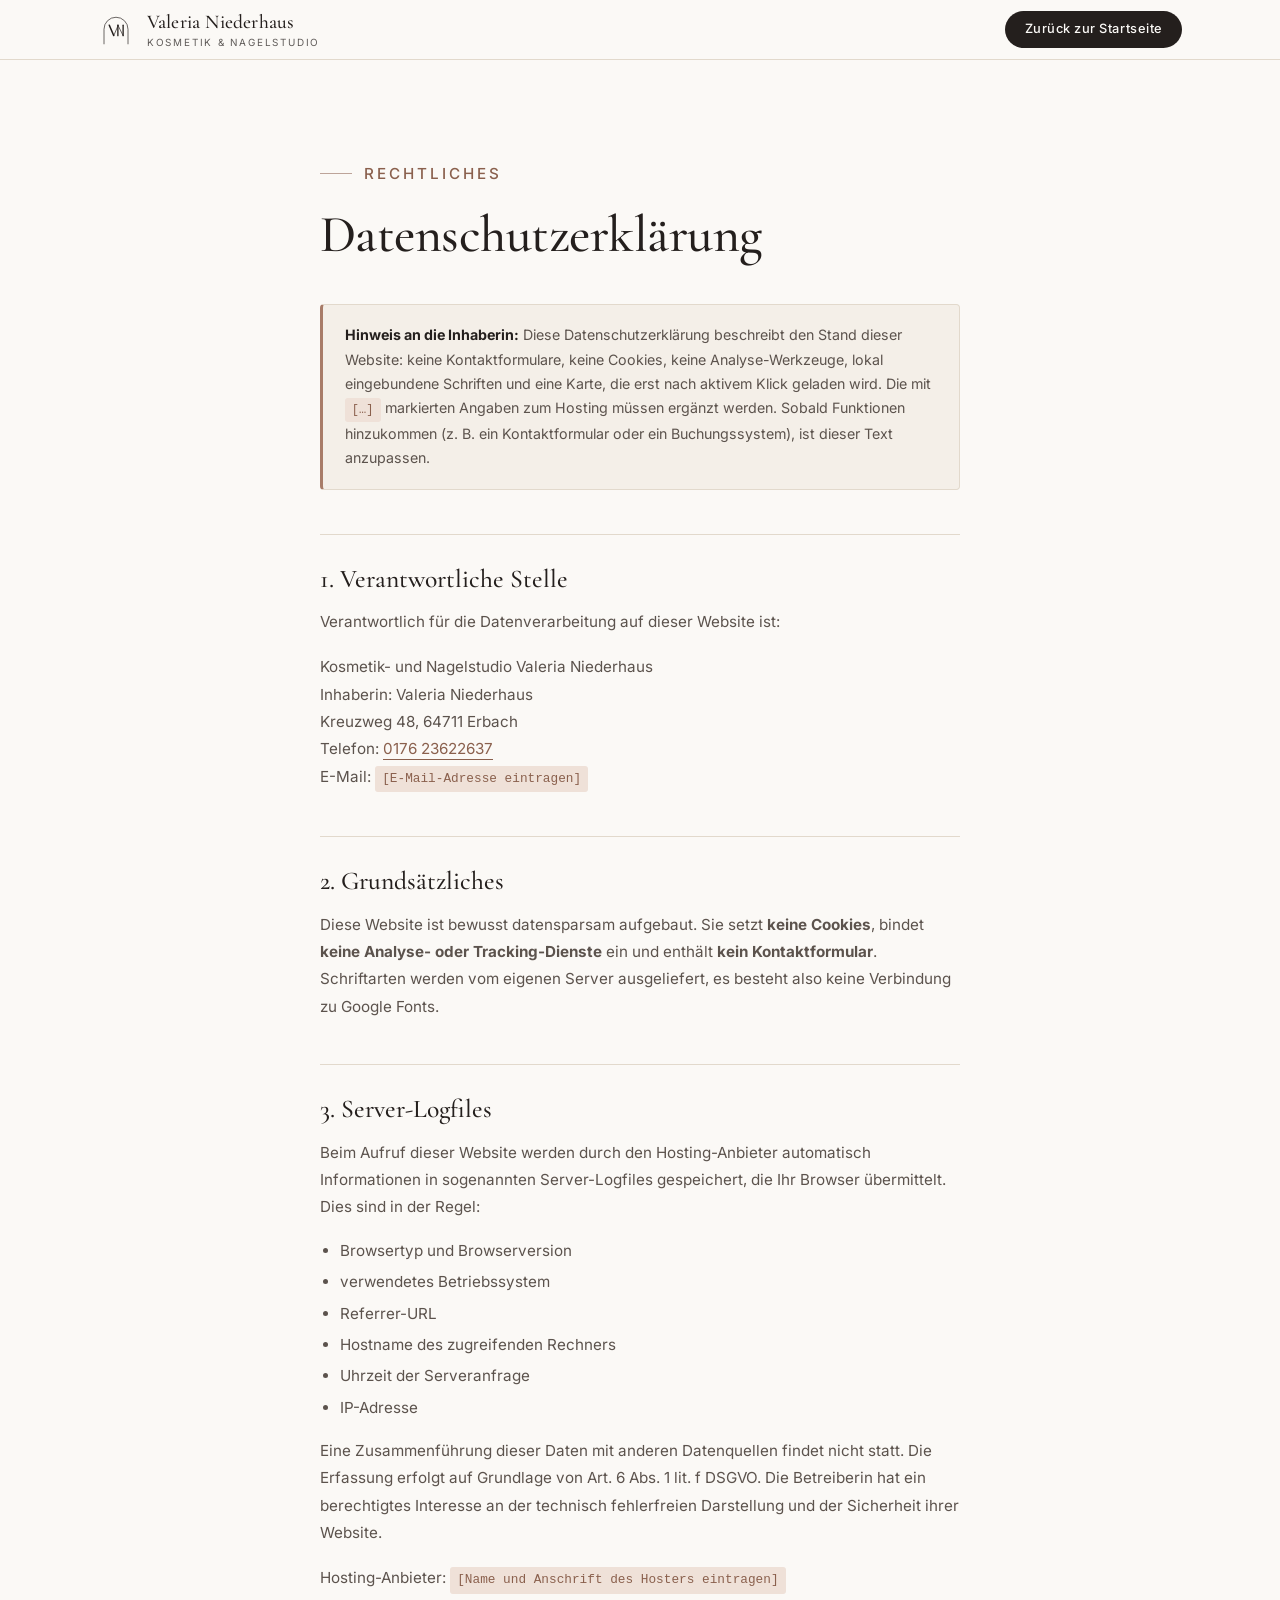
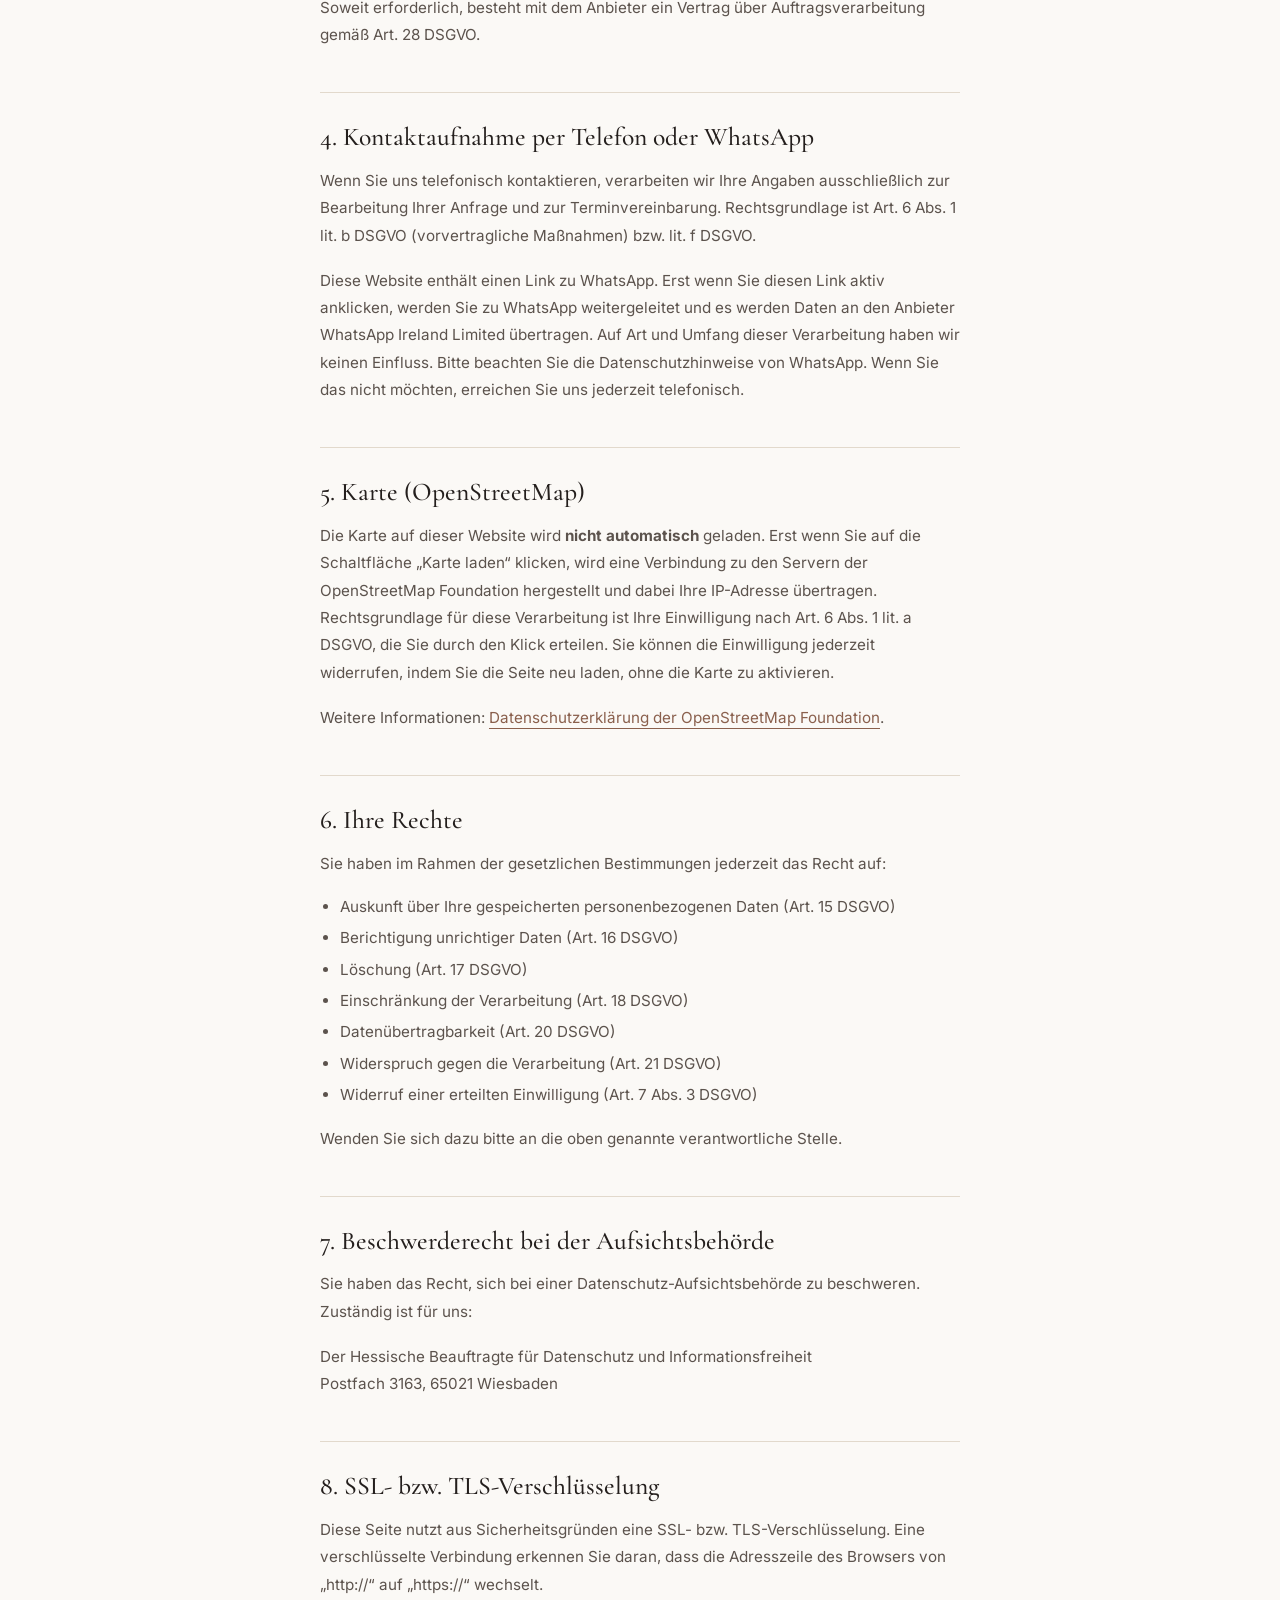
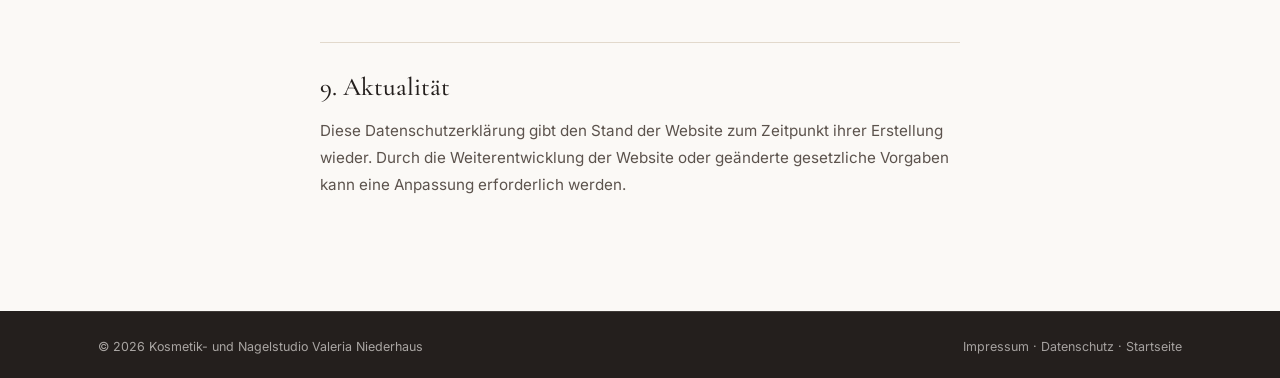
==== commit e2abbaa3: "Eigenes Logo statt Fremdmarke, als Symbol einmal definiert Das CNC-Zeichen konnte nicht als Kennzeic" ====
--- a/datenschutz.html
+++ b/datenschutz.html
@@ -12,16 +12,31 @@
 <link rel="stylesheet" href="assets/css/legal.css">
 </head>
 <body class="legal-page">
+
+<!-- ══════════════════════════════════════════════════════════════════════
+     LOGO – einmal definiert, überall per <use href="#vn-logo"> eingebunden.
+     Zum Austauschen genügt es, die Pfade hier zu ersetzen (und dieselben
+     drei Zeilen in impressum.html und datenschutz.html sowie die Datei
+     assets/img/favicon.svg). Die Ladevorschau in index.html hat eine eigene
+     Kopie, weil dort jede Linie einzeln animiert wird.
+     ═══════════════════════════════════════════════════════════════════ -->
+<svg class="svg-sprite" aria-hidden="true" focusable="false"><symbol id="vn-logo" viewBox="0 0 48 48">
+  <path d="M8 43 V23 A16 16 0 0 1 40 23 V43" fill="none" stroke="currentColor" stroke-width=".9"/>
+  <g fill="none" stroke="currentColor" stroke-linecap="round" stroke-linejoin="round">
+    <path d="M15 17.5 L21 31.5" stroke-width="1.9"/>
+    <path d="M21 31.5 L27 17.5" stroke-width=".9"/>
+    <path d="M26.5 31.5 V17.5" stroke-width="1.75"/>
+    <path d="M26.5 17.5 L33.5 31.5" stroke-width=".9"/>
+    <path d="M33.5 31.5 V17.5" stroke-width="1.75"/>
+  </g>
+</symbol></svg>
+
 <a class="skip-link" href="#main">Zum Inhalt springen</a>
 
 <header class="site-header is-solid">
   <div class="wrap header-inner">
     <a class="brand" href="index.html" aria-label="Zur Startseite">
-      <svg class="brand-mark" viewBox="0 0 48 48" aria-hidden="true">
-        <circle cx="24" cy="24" r="23" fill="none" stroke="currentColor" stroke-width="1"/>
-        <path d="M13 16.5 L20.5 32 L28 16.5" fill="none" stroke="currentColor" stroke-width="1.4" stroke-linecap="round" stroke-linejoin="round"/>
-        <path d="M27 32 V19 L35 30 V17" fill="none" stroke="currentColor" stroke-width="1.4" stroke-linecap="round" stroke-linejoin="round"/>
-      </svg>
+      <svg class="brand-mark" aria-hidden="true" focusable="false"><use href="#vn-logo"/></svg>
       <span class="brand-text">
         <span class="brand-name">Valeria Niederhaus</span>
         <span class="brand-sub">Kosmetik &amp; Nagelstudio</span>
--- a/assets/css/style.css
+++ b/assets/css/style.css
@@ -90,6 +90,10 @@
   border-radius: 2px;
 }
 
+/* Hält die Logo-Definition im Dokument, ohne sie anzuzeigen. display:none
+   würde <use> in manchen Browsern unbrauchbar machen. */
+.svg-sprite { position: absolute; width: 0; height: 0; overflow: hidden; }
+
 .visually-hidden {
   position: absolute; width: 1px; height: 1px;
   padding: 0; margin: -1px; overflow: hidden;
@@ -159,6 +163,10 @@
 }
 
 /* ---------- Layout ------------------------------------------------------- */
+/* Ohne diesen Versatz verschwindet die Überschrift eines angesprungenen
+   Abschnitts unter der festen Kopfzeile. */
+section[id] { scroll-margin-top: 5.5rem; }
+
 .wrap {
   width: min(var(--wrap), 100%);
   margin-inline: auto;
@@ -224,6 +232,88 @@
 .link-arrow::after { content: '→'; transition: transform .25s var(--ease); }
 .link-arrow:hover { gap: .7rem; }
 
+/* ---------- Ladevorschau ------------------------------------------------- */
+/* Die Grundregeln stehen inline im <head>, damit der Vorhang schon vor dem
+   Laden dieser Datei steht. Hier folgt nur die Ausgestaltung.               */
+.loader-inner {
+  display: flex;
+  flex-direction: column;
+  align-items: center;
+  text-align: center;
+  padding-inline: 1.5rem;
+}
+
+.loader-mark {
+  width: 74px; height: 74px;
+  color: var(--accent);
+  margin-bottom: 1.6rem;
+}
+.loader-ring, .loader-v, .loader-n {
+  stroke-dasharray: 1;
+  stroke-dashoffset: 1;
+  animation: loader-draw .85s var(--ease) forwards;
+}
+.loader-ring { animation-delay: 0s; }
+.loader-v    { animation-delay: .28s; animation-duration: .5s; }
+.loader-n    { animation-delay: .46s; animation-duration: .5s; }
+@keyframes loader-draw { to { stroke-dashoffset: 0; } }
+
+.loader-name {
+  font-family: var(--serif);
+  font-size: clamp(1.5rem, 4vw, 1.9rem);
+  font-weight: 500;
+  letter-spacing: .01em;
+  color: var(--ink);
+  margin: 0;
+  opacity: 0;
+  animation: loader-rise .7s var(--ease) .5s forwards;
+}
+.loader-sub {
+  font-size: .66rem;
+  letter-spacing: .26em;
+  text-transform: uppercase;
+  color: var(--ink-3);
+  margin-top: .5rem;
+  opacity: 0;
+  animation: loader-rise .7s var(--ease) .64s forwards;
+}
+@keyframes loader-rise {
+  from { opacity: 0; transform: translateY(8px); }
+  to   { opacity: 1; transform: none; }
+}
+
+.loader-bar {
+  width: 112px; height: 1px;
+  margin-top: 2rem;
+  background: var(--line);
+  overflow: hidden;
+  opacity: 0;
+  animation: loader-rise .5s var(--ease) .8s forwards;
+}
+.loader-bar span {
+  display: block;
+  width: 100%; height: 100%;
+  background: var(--accent);
+  transform: scaleX(0);
+  transform-origin: left;
+  animation: loader-fill 1.5s var(--ease) .85s forwards;
+}
+@keyframes loader-fill {
+  0%   { transform: scaleX(0); }
+  70%  { transform: scaleX(.75); }
+  100% { transform: scaleX(1); }
+}
+
+/* Wer Bewegung reduziert haben möchte, bekommt den Vorhang ohne Animation. */
+@media (prefers-reduced-motion: reduce) {
+  .loader-ring, .loader-v, .loader-n {
+    stroke-dashoffset: 0;
+    animation: none;
+  }
+  .loader-name, .loader-sub, .loader-bar { opacity: 1; animation: none; }
+  .loader-bar span { transform: scaleX(1); animation: none; }
+}
+
 /* ---------- Header ------------------------------------------------------- */
 .site-header {
   position: fixed;
@@ -307,7 +397,7 @@
   isolation: isolate;
 }
 .hero-media { position: absolute; inset: 0; z-index: -2; }
-.hero-media img { width: 100%; height: 100%; object-fit: cover; object-position: 34% 38%; }
+.hero-media img { width: 100%; height: 100%; object-fit: cover; object-position: 50% 50%; }
 .hero-scrim {
   position: absolute; inset: 0; z-index: -1;
   background:
@@ -422,6 +512,13 @@
 }
 .service:hover .service-media img { transform: scale(1.035); }
 
+/* Quadratisches Motiv – ein 4:3-Beschnitt würde die Augenbraue abschneiden. */
+.service-media.is-square img { aspect-ratio: 1 / 1; }
+
+/* Vorher-Nachher: muss vollständig sichtbar bleiben, daher kein Beschnitt. */
+.service-media.is-natural img { aspect-ratio: auto; object-fit: contain; background: var(--porcelain); }
+.service-media.is-natural { background: var(--porcelain); }
+
 .service-num {
   font-family: var(--serif);
   font-variant-numeric: lining-nums;
@@ -465,20 +562,9 @@
 .studio-media { position: relative; }
 .arch {
   overflow: hidden;
-  border-radius: 50vw 50vw var(--radius) var(--radius) / 34% 34% var(--radius) var(--radius);
-}
-.arch img { width: 100%; aspect-ratio: 4 / 5; object-fit: cover; object-position: 50% 42%; }
-.studio-media-2 {
-  position: absolute;
-  right: -1.25rem; bottom: -2rem;
-  width: 46%;
-  border: 8px solid var(--porcelain);
-  border-radius: var(--radius);
-  overflow: hidden;
-  box-shadow: 0 18px 40px -22px rgba(36,31,29,.45);
-}
-.studio-media-2 img { width: 100%; aspect-ratio: 4 / 3; object-fit: cover; }
-
+  border-radius: 46% 46% var(--radius) var(--radius) / 22% 22% var(--radius) var(--radius);
+}
+.arch img { width: 100%; aspect-ratio: 5 / 4; object-fit: cover; object-position: 50% 50%; }
 .studio-body .h2 { margin-bottom: 1.3rem; }
 
 .pull-quote {
@@ -538,6 +624,25 @@
   color: var(--ink);
 }
 .quote figcaption span { font-weight: 400; color: var(--ink-3); }
+
+/* ---------- Galerie ------------------------------------------------------ */
+.gallery {
+  display: grid;
+  grid-template-columns: repeat(4, 1fr);
+  gap: clamp(.65rem, 1.4vw, 1.1rem);
+}
+.gallery li {
+  overflow: hidden;
+  border-radius: var(--radius);
+  background: var(--linen);
+}
+.gallery img {
+  width: 100%;
+  aspect-ratio: 4 / 5;
+  object-fit: cover;
+  transition: transform 1.1s var(--ease);
+}
+.gallery li:hover img { transform: scale(1.05); }
 
 /* ---------- Gut zu wissen ------------------------------------------------ */
 .section-facts { background: var(--porcelain); }
@@ -731,10 +836,10 @@
   .service-flip .service-media { order: 0; }
   .stats { grid-template-columns: repeat(2, 1fr); }
   .facts { grid-template-columns: repeat(2, 1fr); }
+  .gallery { grid-template-columns: repeat(2, 1fr); }
   .map-card { position: static; }
   .footer-inner { grid-template-columns: 1fr 1fr; gap: 2rem 1.5rem; }
-  .studio-media { max-width: 30rem; }
-  .studio-media-2 { width: 42%; right: -.5rem; }
+  .studio-media { max-width: 34rem; }
 }
 
 @media (max-width: 820px) {
@@ -778,7 +883,6 @@
   .footer-inner { grid-template-columns: 1fr; }
   .hero-actions .btn { flex: 1 1 100%; }
   .service-note { flex-direction: column; align-items: flex-start; }
-  .studio-media-2 { position: static; width: 100%; margin-top: 1rem; border-width: 0; box-shadow: none; }
   .quote blockquote p { font-size: .92rem; }
 }
 
